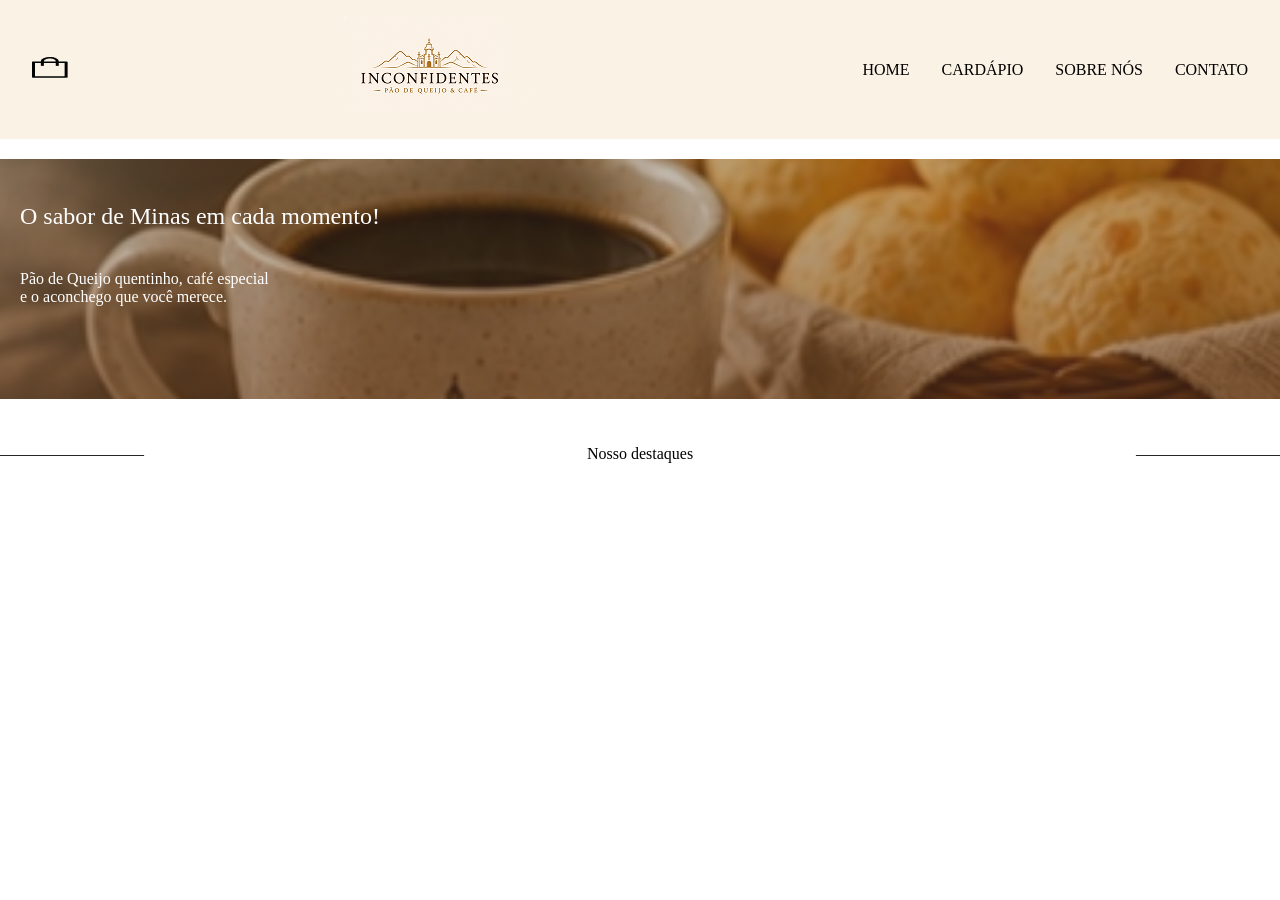
==== index.html @ 608e4853 "commit inicial do projeto" ====
<!DOCTYPE html>
<html lang="pt-BR">
<head>
    <meta charset="UTF-8">
    <meta name="viewport" content="width=device-width, initial-scale=1.0">
    <title>Padaria Inconfidentes</title>
    <link rel="stylesheet" href="./styles.css">
</head>
<body>
    <header class="cabeçalho">
        <!-- CABEÇALHO COM MENU E SACOLA -->
        <div>
            <nav class="navBar">
                <div class="sacolaDoCatalogo">
                    <img src="./src/sacola_de_compras.png">
                </div>
                <div class="logo">
                    <img src="./src/logo_do_site.png">
                </div>
                
                <div class="hambuguer" id="menuHamburguer">
                    <span class="bar"></span>
                    <span class="bar"></span>
                    <span class="bar"></span>
                    <span class="bar"></span>
                </div>

                <ul class="nav-menu" id="navMenu">
                    <li class="nav-item"><a href="#" class="nav-link">HOME</a></li>
                    <li class="nav-item"><a href="#" class="nav-link">CARDÁPIO</a></li>
                    <li class="nav-item"><a href="#" class="nav-link">SOBRE NÓS</a></li>
                    <li class="nav-item"><a href="#" class="nav-link">CONTATO</a></li>
                </ul>
            </nav>
        </div>
    </header>
    <main>
        <!-- IMAGEM INICIAL -->
         <div class="imagemPricipal">
            <p class="tituloImagem">O sabor de Minas em cada momento!</p>
            <p>Pão de Queijo quentinho, café especial<br> e o aconchego que você merece.</p>
         </div>


         <!-- NOSSOS PRODUTOS -->
          <div class="destaques">
            <p>—————————</p>
            <p>Nosso destaques</p>
            <p>—————————</p>
          </div>
    </main>
    <footer>

    </footer>
    <script src="./script.js"></script>
    <script src="./script/cabeçalho.js"></script>
</body>
</html>
---- styles.css ----
@import url('./style/cabeçalho.css');
@import url('./style/footer.css');
@import url('./style/imagemPrincipal.css');
@import url('./style/nossosDestaques.css');

body{
    margin: 0;
}
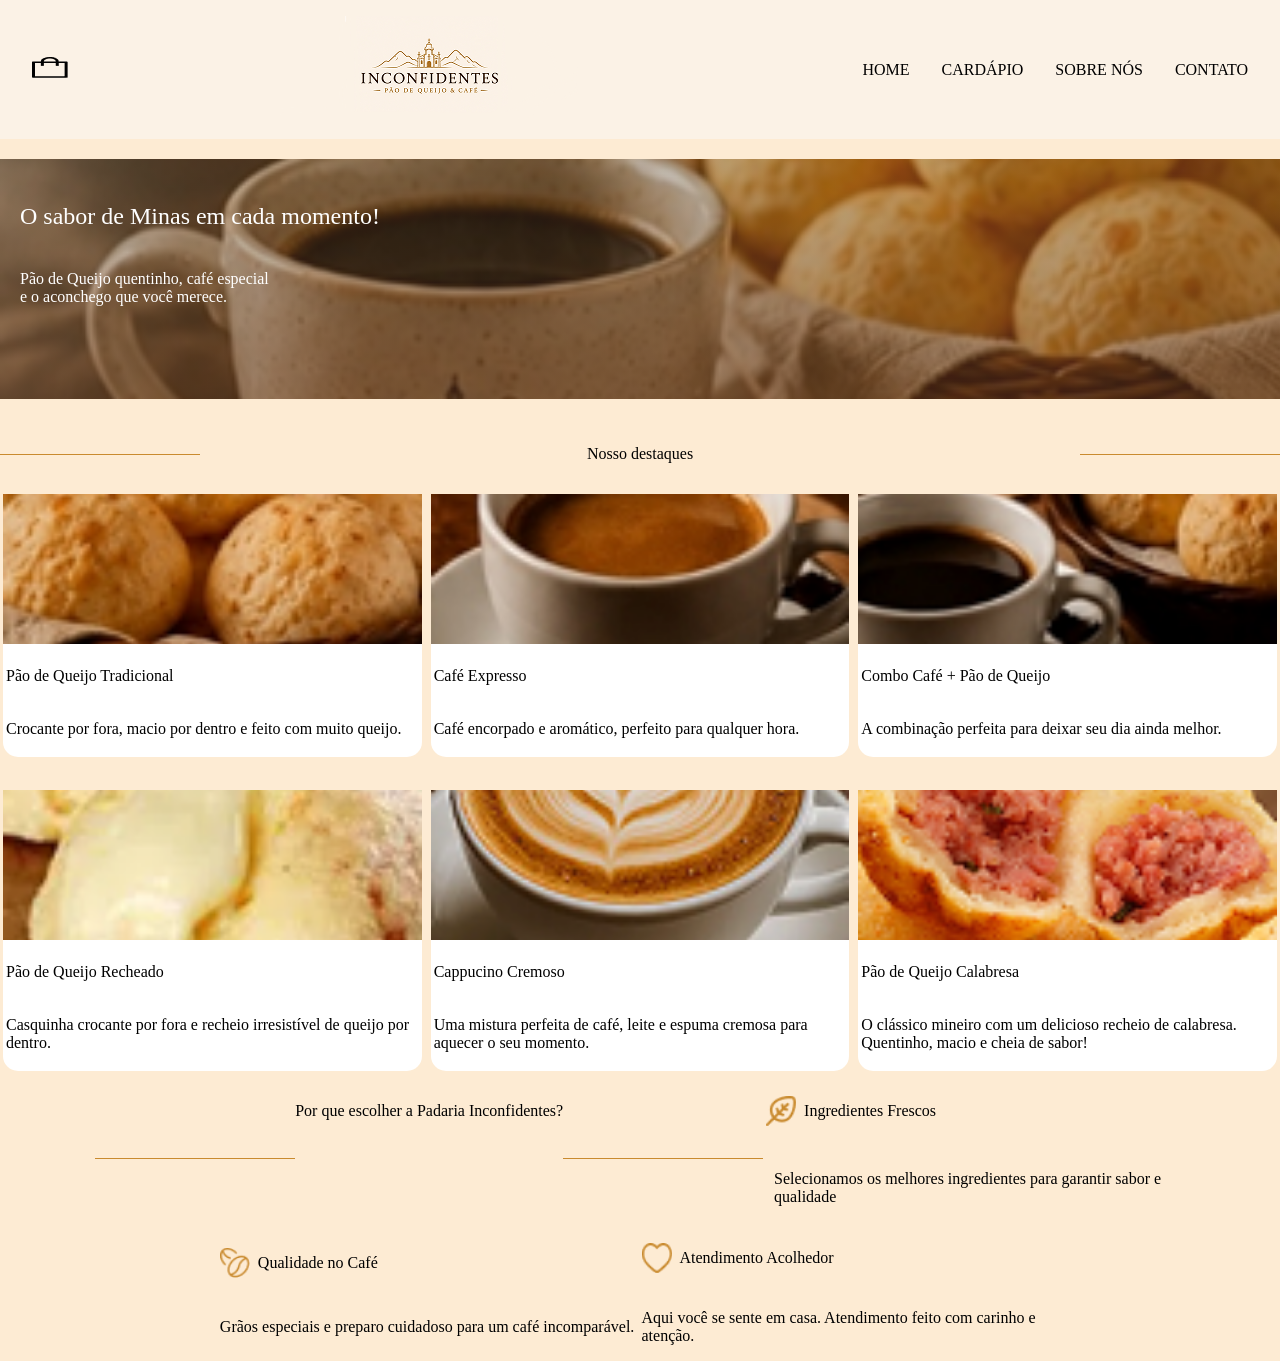
==== commit a999720c: "-Adicionado as imagens do trabalho; -Adicionado os destaques; -Adicionado os diferenciais da padaria" ====
--- a/index.html
+++ b/index.html
@@ -36,18 +36,102 @@
     </header>
     <main>
         <!-- IMAGEM INICIAL -->
-         <div class="imagemPricipal">
+        <div class="imagemPricipal">
             <p class="tituloImagem">O sabor de Minas em cada momento!</p>
             <p>Pão de Queijo quentinho, café especial<br> e o aconchego que você merece.</p>
-         </div>
+        </div>
 
 
-         <!-- NOSSOS PRODUTOS -->
-          <div class="destaques">
-            <p>—————————</p>
-            <p>Nosso destaques</p>
-            <p>—————————</p>
-          </div>
+        <!-- NOSSOS PRODUTOS DESTAQUES-->
+        <div class="produtosDoDestaque">
+            <div class="destaques">
+                <div class="linhaSeparacao"></div>
+                <p>Nosso destaques</p>
+                <div class="linhaSeparacao"></div>
+            </div>
+            <div class="gradeDeProdutosDestaques" id="gradeDeDestaques">
+                <!-- PRODUTOS EM DESTAQUE -->
+                <div class="opcaoDestaque">
+                    <img src="./src/paoDeQueijoDestaque.png">
+                    <div class="containerDosDestacados">
+                        <p>Pão de Queijo Tradicional</p>
+                        <p>Crocante por fora, macio por dentro e feito com muito queijo.</p>
+                    </div>
+
+                </div>
+                <div class="opcaoDestaque">
+                    <img src="./src/café_expresso.png">
+                    <div class="containerDosDestacados">
+                        <p>Café Expresso</p>
+                        <p>Café encorpado e aromático, perfeito para qualquer hora.</p>
+                    </div>
+
+                </div>
+                <div class="opcaoDestaque">
+                    <img src="./src/combo_café_+_pao_de_queijo.png">
+                    <div class="containerDosDestacados">
+                        <p>Combo Café + Pão de Queijo</p>
+                        <p>A combinação perfeita para deixar seu dia ainda melhor.</p>
+                    </div>
+
+                </div>
+                <div class="opcaoDestaque">
+                    <img src="./src/pao_de_queijo_recheado.png">
+                    <div class="containerDosDestacados">
+                        <p>Pão de Queijo Recheado</p>
+                        <p>Casquinha crocante por fora e recheio irresistível de queijo por dentro.</p>
+                    </div>
+
+                </div>
+                <div class="opcaoDestaque">
+                    <img src="./src/cappucino_cremoso.png">
+                    <div class="containerDosDestacados">
+                        <p>Cappucino Cremoso</p>
+                        <p>Uma mistura perfeita de café, leite e espuma cremosa para aquecer o seu momento.</p>
+                    </div>
+
+                </div>
+                <div class="opcaoDestaque">
+                    <img src="./src/pao_de_queijo_calabresa.png">
+                    <div class="containerDosDestacados">
+                        <p>Pão de Queijo Calabresa</p>
+                        <p>O clássico mineiro com um delicioso recheio de calabresa. Quentinho, macio e cheia de sabor!</p>
+                    </div>
+                </div>
+            </div>
+        </div>
+
+        <!-- POR QUE ESCOLHER A PADARIA INCONFIDENTES? -->
+        <div class="diferencialDaPadaria">
+            <div class="destaques">
+                <div class="linhaSeparacao"></div>
+                <p>Por que escolher a Padaria Inconfidentes?</p>
+                <div class="linhaSeparacao"></div>
+            </div>
+            <div class="diferenciais">
+                <div class="tituloDoDiferencial">
+                    <img src="./src/ingredientes_frescos.png" alt="Imagem de qualidade">
+                    <p>Ingredientes Frescos</p>
+                </div>
+                <div class="textoDoDiferencial">
+                    <p>Selecionamos os melhores ingredientes para garantir sabor e qualidade</p>
+                </div>
+            </div>
+            <div class="diferenciais">
+                <div class="tituloDoDiferencial">
+                    <img src="./src/qualidade_no_cafe.png" alt="Imagem de qualidade">
+                    <p>Qualidade no Café</p>
+                </div>
+                <p>Grãos especiais e preparo cuidadoso para um café incomparável.</p>
+            </div>
+            <div class="diferenciais">
+                <div class="tituloDoDiferencial">
+                    <img src="./src/atendimento_acolhedor.png" alt="Imagem de qualidade">
+                    <p>Atendimento Acolhedor</p>
+                </div>
+                <p>Aqui você se sente em casa. Atendimento feito com carinho e atenção.</p>
+            </div>
+        </div>
     </main>
     <footer>
 
--- a/styles.css
+++ b/styles.css
@@ -2,9 +2,11 @@
 @import url('./style/footer.css');
 @import url('./style/imagemPrincipal.css');
 @import url('./style/nossosDestaques.css');
+@import url('./style/diferenciaisDaPadaria.css');
 
 body{
     margin: 0;
+    background-color: #FDEBD3;
 }
 
 
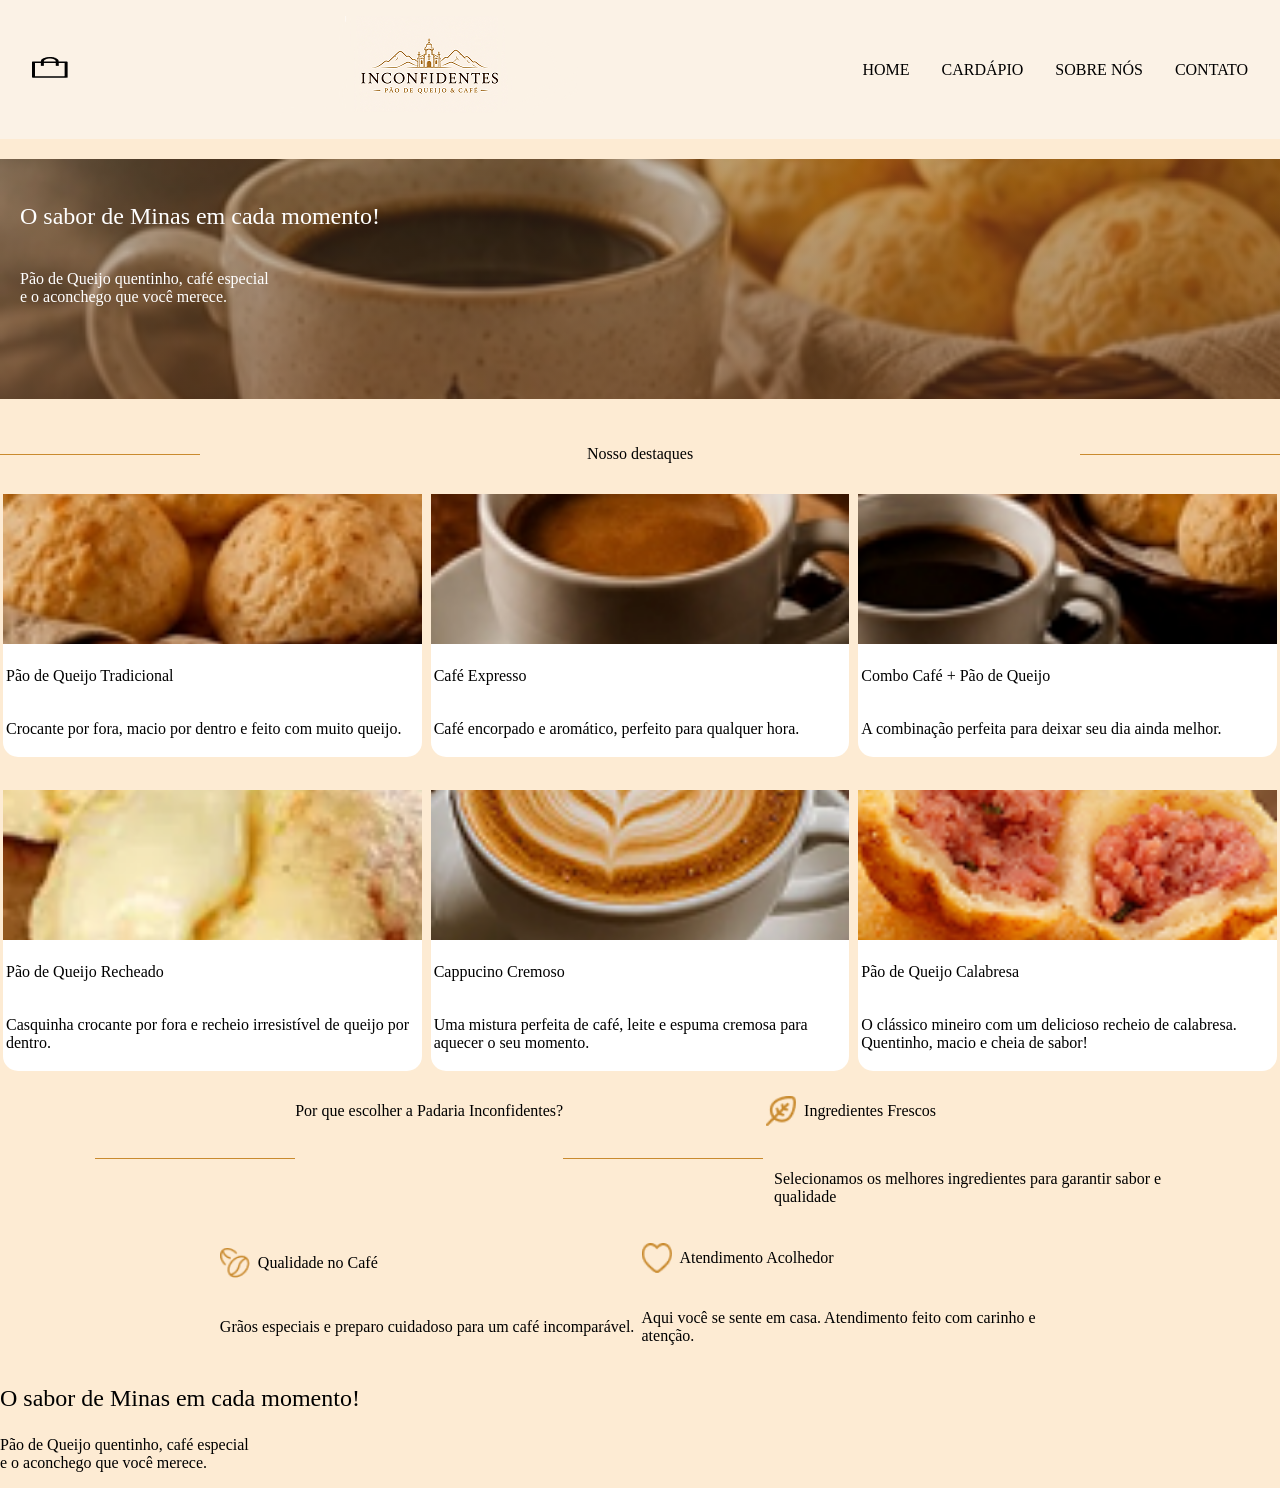
==== commit 1c423be9: "." ====
--- a/index.html
+++ b/index.html
@@ -110,7 +110,7 @@
             </div>
             <div class="diferenciais">
                 <div class="tituloDoDiferencial">
-                    <img src="./src/ingredientes_frescos.png" alt="Imagem de qualidade">
+                    <img src="./src/ingredientes_frescos.png" alt="Imagem de ingredientes frescos">
                     <p>Ingredientes Frescos</p>
                 </div>
                 <div class="textoDoDiferencial">
@@ -119,18 +119,25 @@
             </div>
             <div class="diferenciais">
                 <div class="tituloDoDiferencial">
-                    <img src="./src/qualidade_no_cafe.png" alt="Imagem de qualidade">
+                    <img src="./src/qualidade_no_cafe.png" alt="Imagem de café de qualidade">
                     <p>Qualidade no Café</p>
                 </div>
                 <p>Grãos especiais e preparo cuidadoso para um café incomparável.</p>
             </div>
             <div class="diferenciais">
                 <div class="tituloDoDiferencial">
-                    <img src="./src/atendimento_acolhedor.png" alt="Imagem de qualidade">
+                    <img src="./src/atendimento_acolhedor.png" alt="Imagem de atendimento acolhedor">
                     <p>Atendimento Acolhedor</p>
                 </div>
                 <p>Aqui você se sente em casa. Atendimento feito com carinho e atenção.</p>
             </div>
+        </div>
+
+
+        <!-- IMAGEM FINAL DA PÁGINA INICIAL -->
+         <div class="imagemFinal">
+            <p class="tituloImagem">O sabor de Minas em cada momento!</p>
+            <p>Pão de Queijo quentinho, café especial<br> e o aconchego que você merece.</p>
         </div>
     </main>
     <footer>
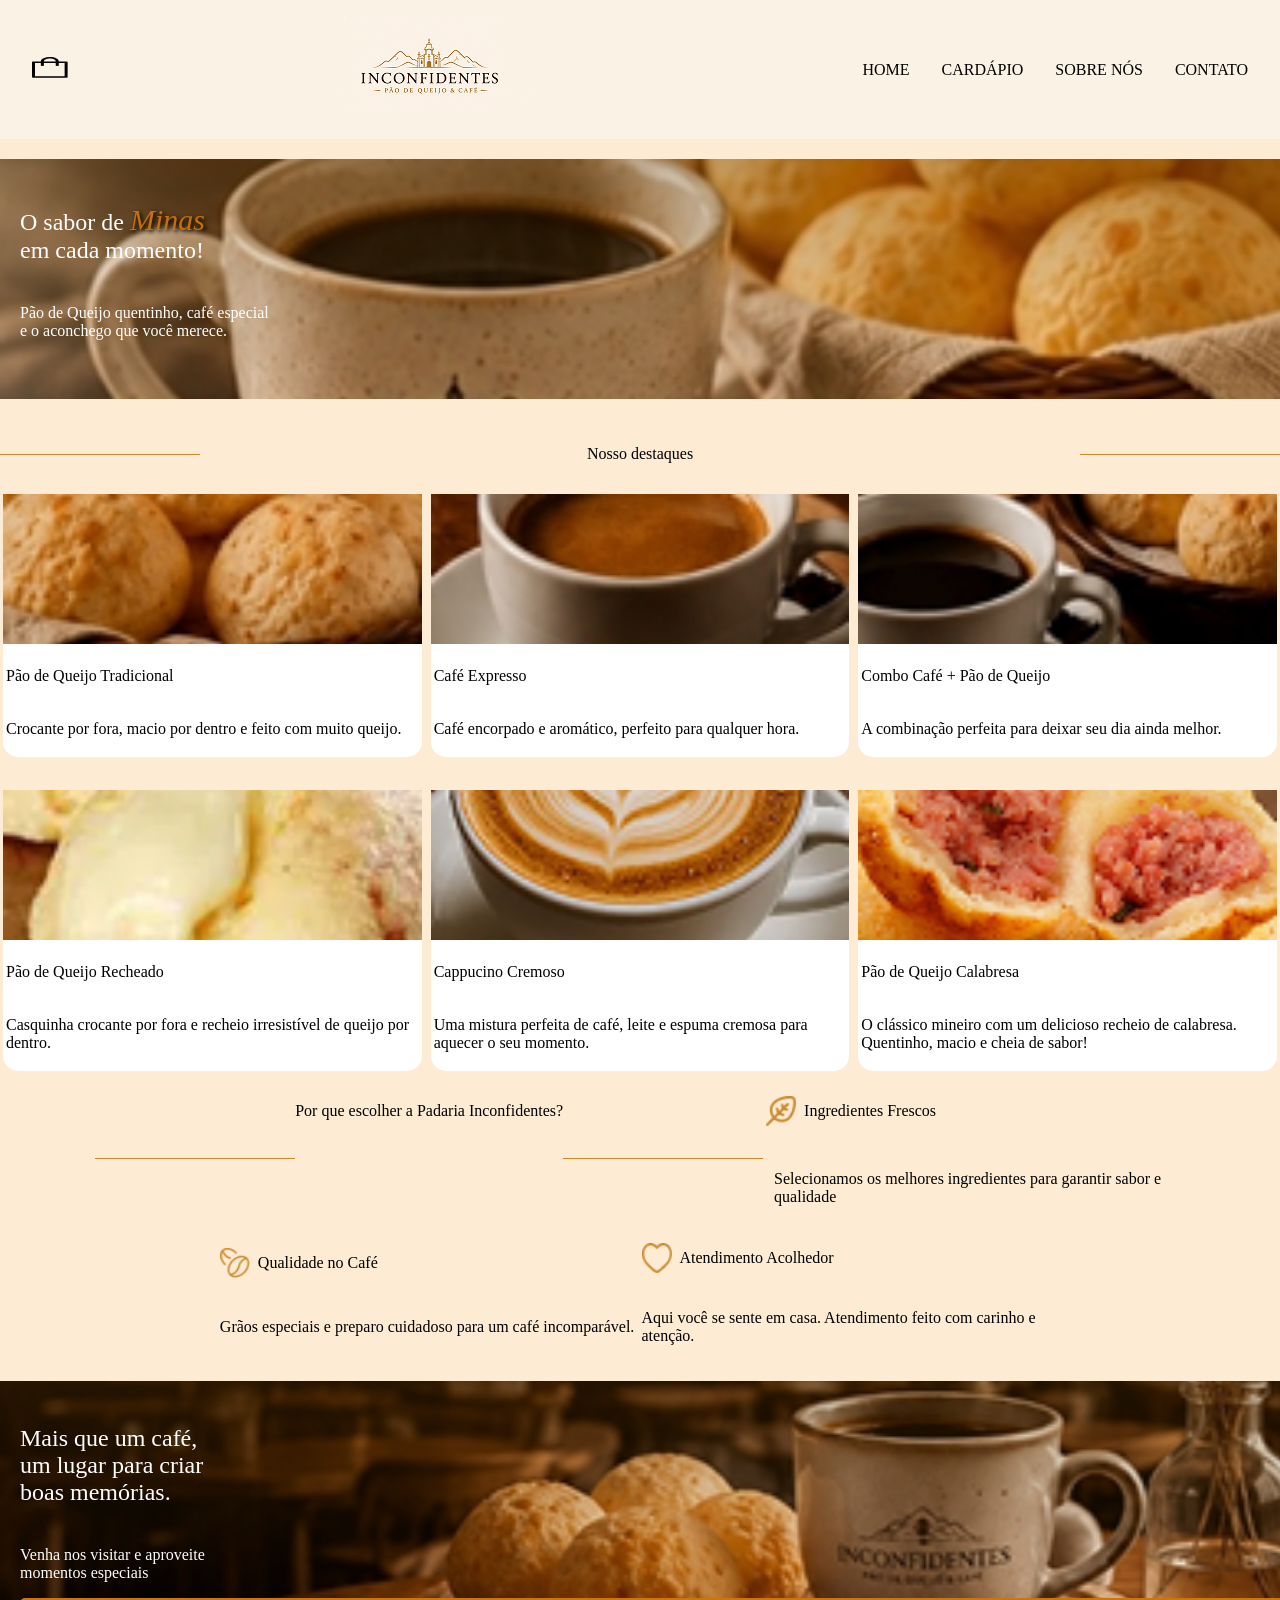
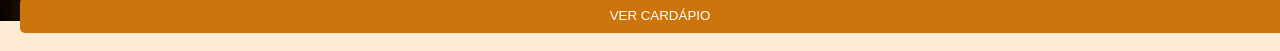
==== commit 82bea666: "-Adicionada a imagem certa no final; -Correção do css para essa imagem, e da imagem inicial; -Adicio" ====
--- a/index.html
+++ b/index.html
@@ -37,7 +37,7 @@
     <main>
         <!-- IMAGEM INICIAL -->
         <div class="imagemPricipal">
-            <p class="tituloImagem">O sabor de Minas em cada momento!</p>
+            <p class="tituloImagem">O sabor de <em style="color:#CC750CF0; font-size: 30px; text-shadow: black 2px 2px 4px; ">Minas</em> <br>em cada momento!</p>
             <p>Pão de Queijo quentinho, café especial<br> e o aconchego que você merece.</p>
         </div>
 
@@ -135,9 +135,11 @@
 
 
         <!-- IMAGEM FINAL DA PÁGINA INICIAL -->
-         <div class="imagemFinal">
-            <p class="tituloImagem">O sabor de Minas em cada momento!</p>
-            <p>Pão de Queijo quentinho, café especial<br> e o aconchego que você merece.</p>
+        <div class="imagemFinal">
+            <p class="tituloImagem">Mais que um café, <br>um lugar para criar <br>boas memórias.</p>
+            <p>Venha nos visitar e aproveite <br>momentos especiais</p>
+            <button class="botaoVisiteNos"><a href="./html/cardapio.html">VER CARDÁPIO</a></button>
+            
         </div>
     </main>
     <footer>
--- a/styles.css
+++ b/styles.css
@@ -10,4 +10,16 @@
 }
 
 
-
+.botaoVisiteNos{
+    text-decoration: none;
+    background-color: #CC750C;
+    padding: 10px 20px;
+    border-radius: 5px;
+    border: none;
+    cursor: pointer;
+}
+.botaoVisiteNos a{
+    color:inherit;
+    text-decoration: none;
+    color: #fff;
+}
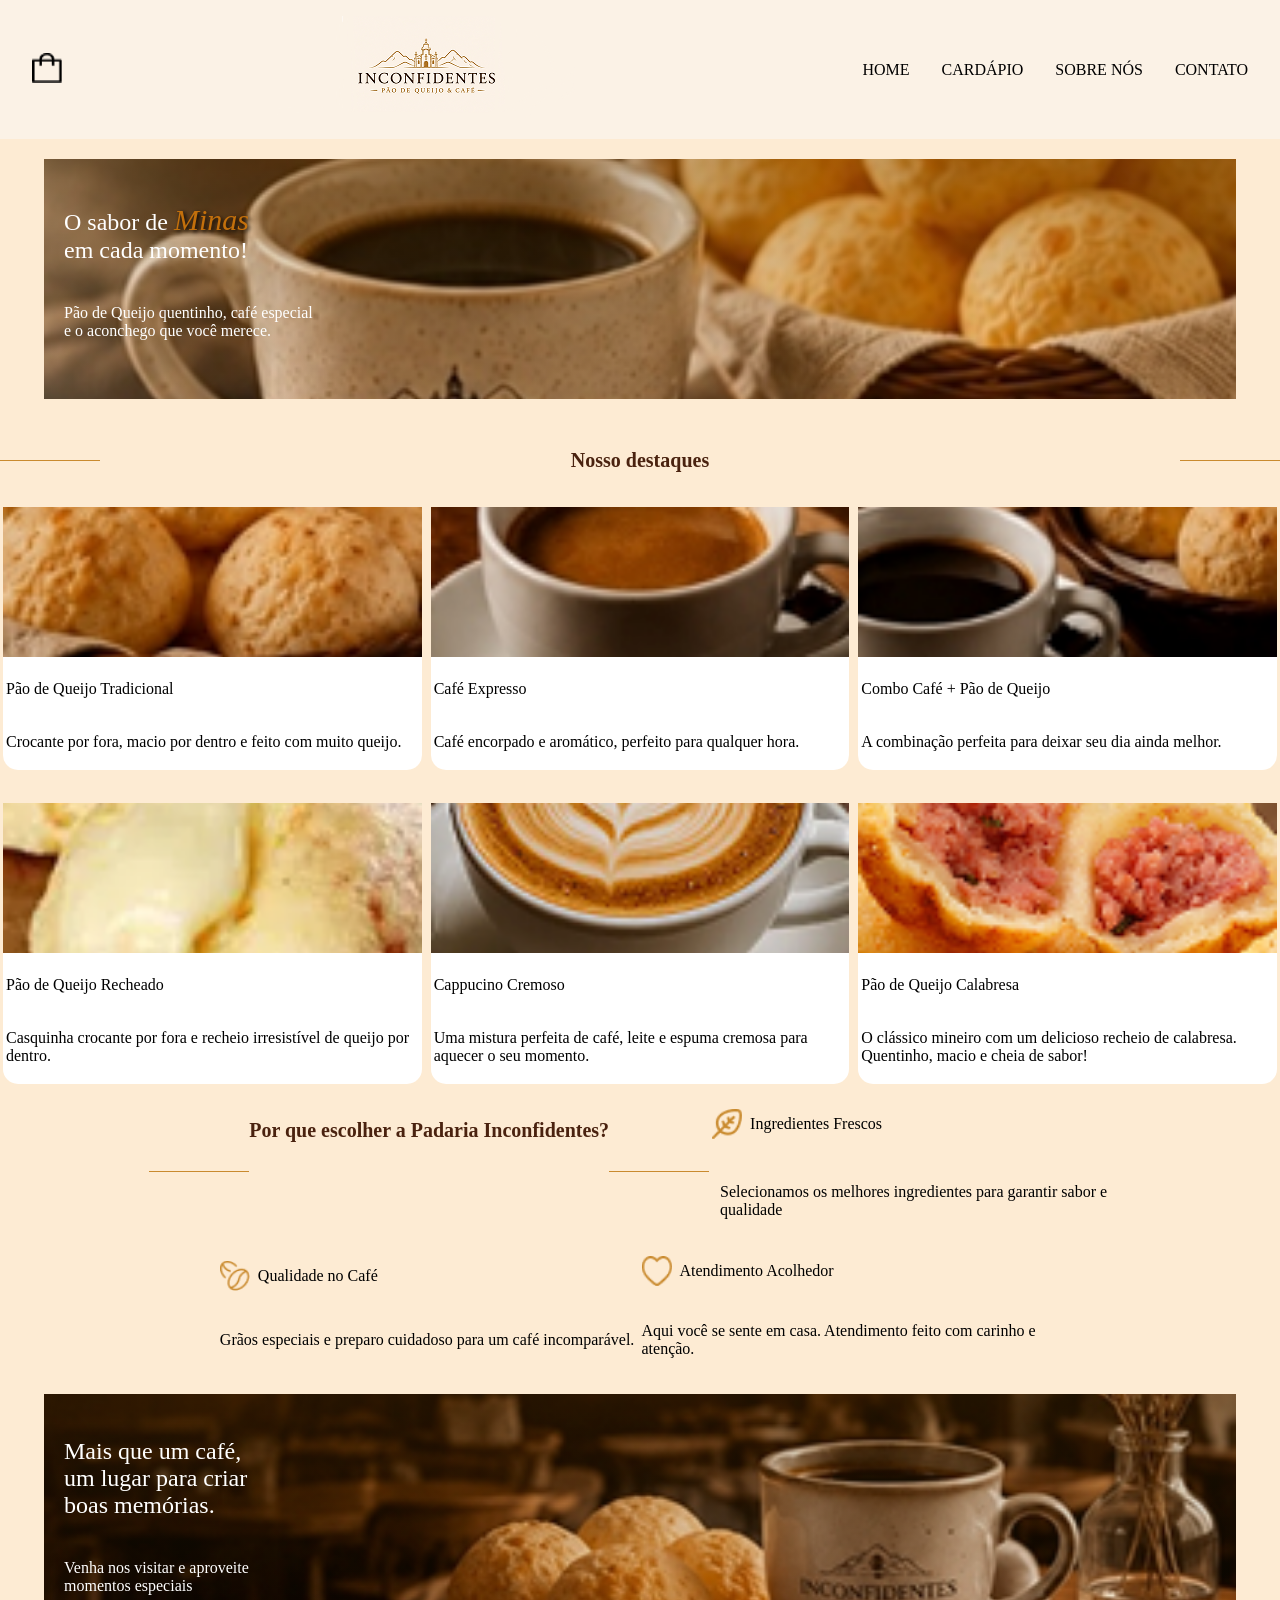
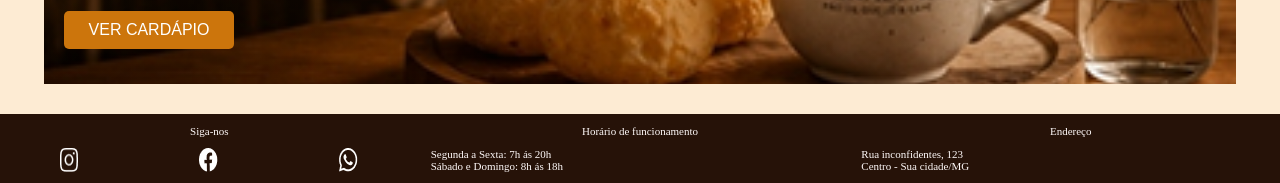
==== commit 47bae534: "-Foi adicionada todas as imagens dos produtos; -Foi criado todos os produtos como objetos do js; -Fo" ====
--- a/index.html
+++ b/index.html
@@ -5,6 +5,8 @@
     <meta name="viewport" content="width=device-width, initial-scale=1.0">
     <title>Padaria Inconfidentes</title>
     <link rel="stylesheet" href="./styles.css">
+    <script type="module" src="./script.js" defer></script>
+    <script type="module" src="./script/cabeçalho.js" defer></script>
 </head>
 <body>
     <header class="cabeçalho">
@@ -12,10 +14,10 @@
         <div>
             <nav class="navBar">
                 <div class="sacolaDoCatalogo">
-                    <img src="./src/sacola_de_compras.png">
+                    <a href="./html/sacolaDePedidos.html"><img src="./src/sacola_de_compras.png"></a>
                 </div>
                 <div class="logo">
-                    <img src="./src/logo_do_site.png">
+                    <a href="./index.html"><img src="../src/logo_do_site.png"></a>
                 </div>
                 
                 <div class="hambuguer" id="menuHamburguer">
@@ -26,10 +28,10 @@
                 </div>
 
                 <ul class="nav-menu" id="navMenu">
-                    <li class="nav-item"><a href="#" class="nav-link">HOME</a></li>
-                    <li class="nav-item"><a href="#" class="nav-link">CARDÁPIO</a></li>
-                    <li class="nav-item"><a href="#" class="nav-link">SOBRE NÓS</a></li>
-                    <li class="nav-item"><a href="#" class="nav-link">CONTATO</a></li>
+                    <li class="nav-item"><a href="./index.html" class="nav-link">HOME</a></li>
+                    <li class="nav-item"><a href="./html/cardapio.html" class="nav-link">CARDÁPIO</a></li>
+                    <li class="nav-item"><a href="./html/sobreNos.html" class="nav-link">SOBRE NÓS</a></li>
+                    <li class="nav-item"><a href="./html/contato.html" class="nav-link">CONTATO</a></li>
                 </ul>
             </nav>
         </div>
@@ -138,14 +140,26 @@
         <div class="imagemFinal">
             <p class="tituloImagem">Mais que um café, <br>um lugar para criar <br>boas memórias.</p>
             <p>Venha nos visitar e aproveite <br>momentos especiais</p>
-            <button class="botaoVisiteNos"><a href="./html/cardapio.html">VER CARDÁPIO</a></button>
-            
+            <a href="./html/cardapio.html" class="botaoVisiteNos">VER CARDÁPIO</a>
         </div>
     </main>
-    <footer>
-
+    <footer class="rodape">
+        <div class="informacoesFinais">
+            <p class="sigaNos">Siga-nos</p>
+            <div class="redesSociais">
+                <img src="./src/icone_insta.png" >
+                <img src="./src/icone_face.png" >
+                <img src="./src/icone_zap.png" >
+            </div>
+        </div>
+        <div class="informacoesFinais">
+            <p class="horarioTitulo">Horário de funcionamento</p>
+            <p class="informacoes">Segunda a Sexta: 7h ás 20h<br>Sábado e Domingo: 8h ás 18h</p>
+        </div>
+        <div class="informacoesFinais">
+            <p class="endereçoTitulo">Endereço</p>
+            <p class="informacoes">Rua inconfidentes, 123<br>Centro - Sua cidade/MG</p>
+        </div>
     </footer>
-    <script src="./script.js"></script>
-    <script src="./script/cabeçalho.js"></script>
 </body>
 </html>
--- a/styles.css
+++ b/styles.css
@@ -3,23 +3,48 @@
 @import url('./style/imagemPrincipal.css');
 @import url('./style/nossosDestaques.css');
 @import url('./style/diferenciaisDaPadaria.css');
+@import url('./style/barraDePesquisa.css');
+
+:root{
+    --corBase:#F9ECDA;
+    --corDestaque: #C98A2E;
+    --marromEscuro: #4A220F;
+    --marromRodape: #261208;
+}
 
 body{
     margin: 0;
     background-color: #FDEBD3;
 }
+.sacolaDoCatalogo img{
+    width: 30px;
+    height: 30px;
+}
 
 
-.botaoVisiteNos{
+/* SESSÕES DO CARDÁPIO */
+.sessoesProdutos{
+    display: flex;
+    flex-wrap: wrap;
+    justify-content: flex-start;
+    gap: 15px;
+    width: 100%;
+}
+.sessoesPd{
+    background-color: #fff;
+    border: none;
+    padding: 2px 10px;
+    font-size: 13px;
+    border-radius: 10px;
+    transition: all 0.3s ease; 
+    color: var(--marromEscuro);
     text-decoration: none;
-    background-color: #CC750C;
-    padding: 10px 20px;
-    border-radius: 5px;
-    border: none;
-    cursor: pointer;
+    display: flex;
+    align-items: center;
+    justify-content: center;
+    text-align: center;
+
+    width: calc(25% - 12px); 
+    box-sizing: border-box;
 }
-.botaoVisiteNos a{
-    color:inherit;
-    text-decoration: none;
-    color: #fff;
-}+
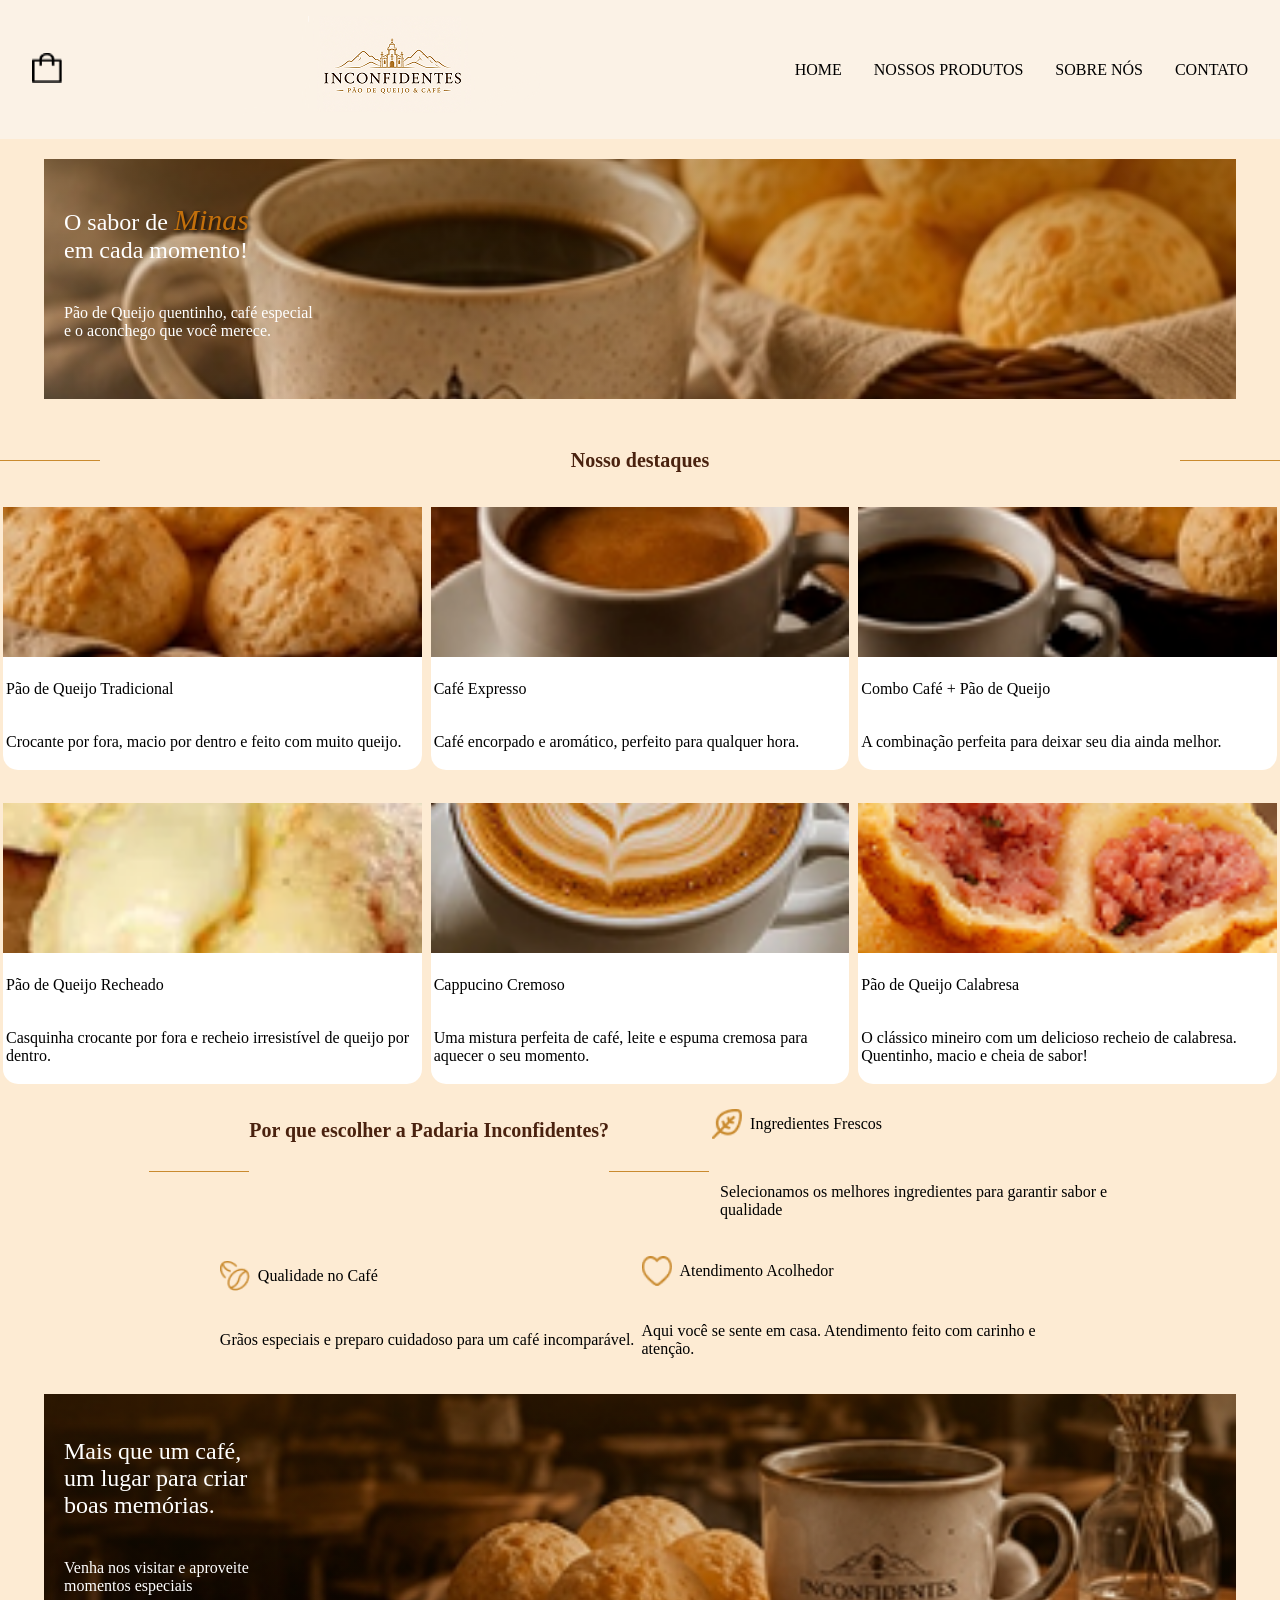
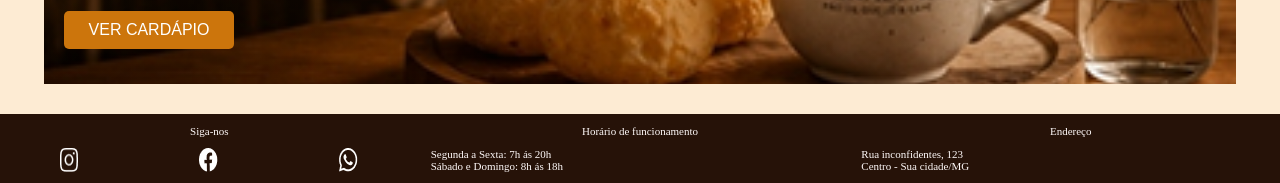
==== commit b401ca72: "-Ajuste no nome da página; -Ajuste no estilo de apresentação do produto;" ====
--- a/index.html
+++ b/index.html
@@ -29,7 +29,7 @@
 
                 <ul class="nav-menu" id="navMenu">
                     <li class="nav-item"><a href="./index.html" class="nav-link">HOME</a></li>
-                    <li class="nav-item"><a href="./html/cardapio.html" class="nav-link">CARDÁPIO</a></li>
+                    <li class="nav-item"><a href="./html/cardapio.html" class="nav-link">NOSSOS PRODUTOS</a></li>
                     <li class="nav-item"><a href="./html/sobreNos.html" class="nav-link">SOBRE NÓS</a></li>
                     <li class="nav-item"><a href="./html/contato.html" class="nav-link">CONTATO</a></li>
                 </ul>
--- a/styles.css
+++ b/styles.css
@@ -4,6 +4,7 @@
 @import url('./style/nossosDestaques.css');
 @import url('./style/diferenciaisDaPadaria.css');
 @import url('./style/barraDePesquisa.css');
+@import url('./style/cardapioDaPadaria.css');
 
 :root{
     --corBase:#F9ECDA;
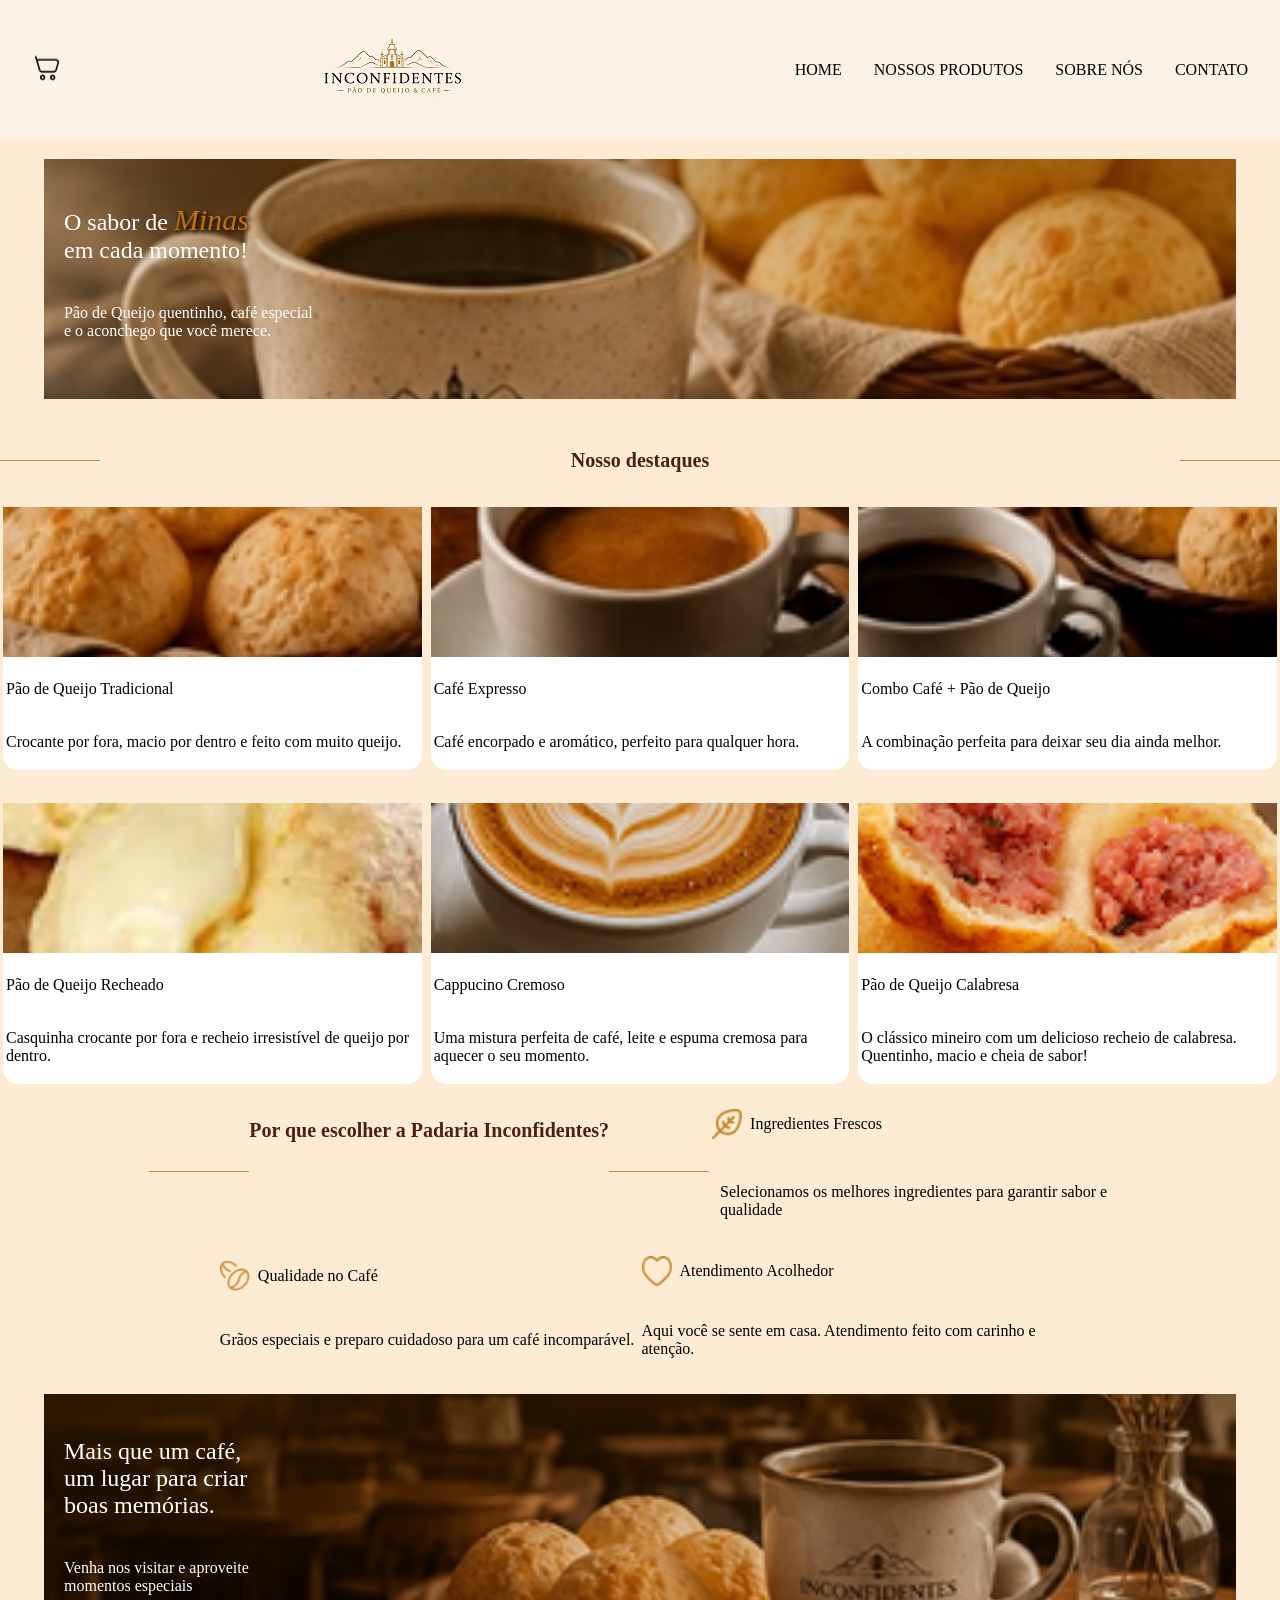
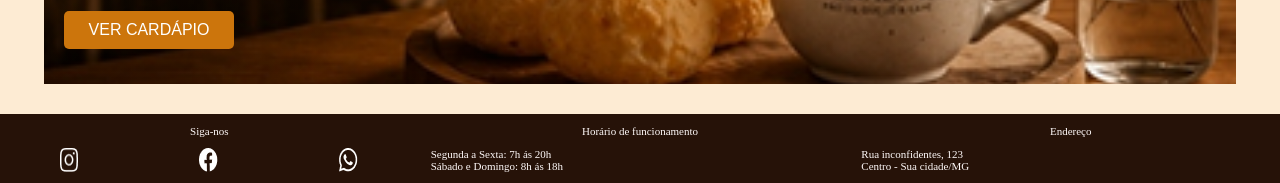
==== commit 4170ef33: "-Finalização da página do carrinho, com as funções de adicionar item, excluir item, adicionar descon" ====
--- a/index.html
+++ b/index.html
@@ -14,7 +14,7 @@
         <div>
             <nav class="navBar">
                 <div class="sacolaDoCatalogo">
-                    <a href="./html/sacolaDePedidos.html"><img src="./src/sacola_de_compras.png"></a>
+                    <a href="./html/sacolaDePedidos.html"><img src="./src/sacolaCarrinho.png"></a>
                 </div>
                 <div class="logo">
                     <a href="./index.html"><img src="../src/logo_do_site.png"></a>
--- a/styles.css
+++ b/styles.css
@@ -5,12 +5,16 @@
 @import url('./style/diferenciaisDaPadaria.css');
 @import url('./style/barraDePesquisa.css');
 @import url('./style/cardapioDaPadaria.css');
+@import url('./style/carrinho.css');
 
 :root{
     --corBase:#F9ECDA;
+    --corRosaDiscreto: #FFF4E4;
     --corDestaque: #C98A2E;
     --marromEscuro: #4A220F;
     --marromRodape: #261208;
+    --vermelho: #B40404;
+    --verde: #22B65D;
 }
 
 body{
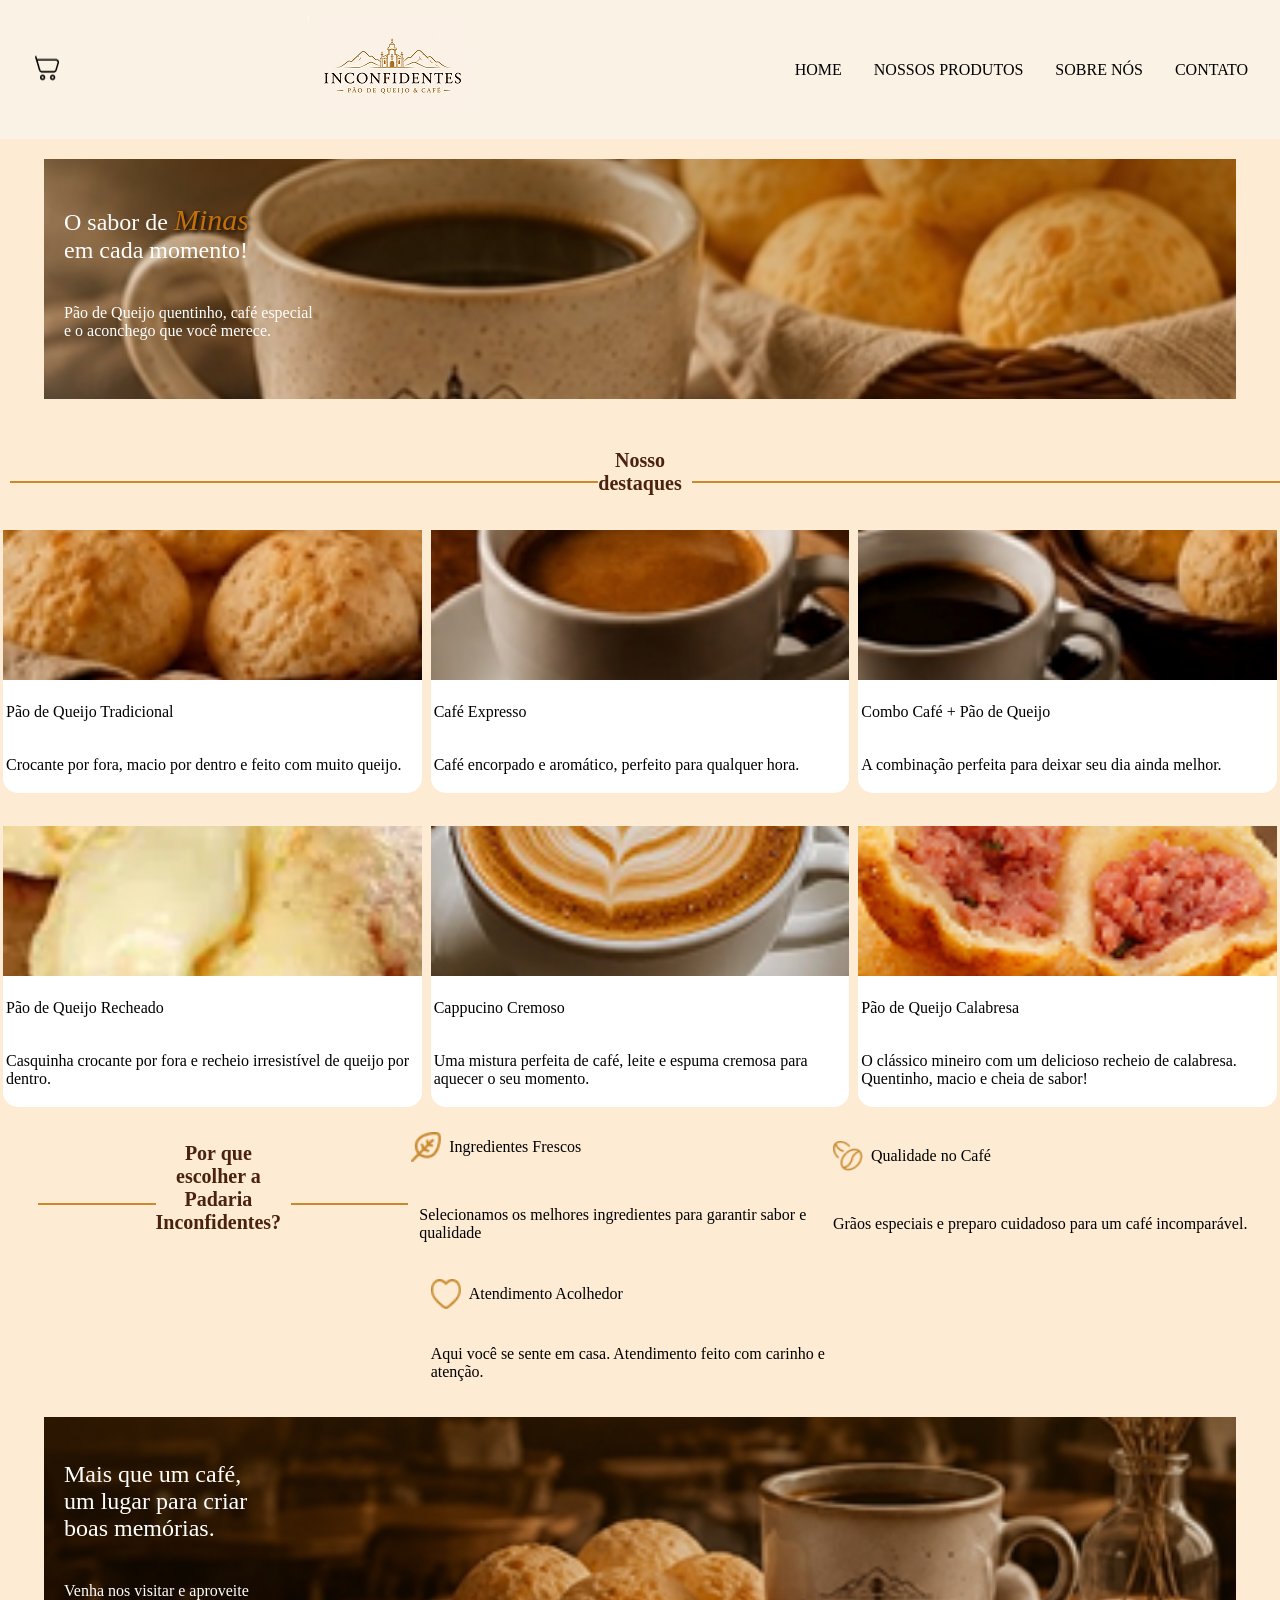
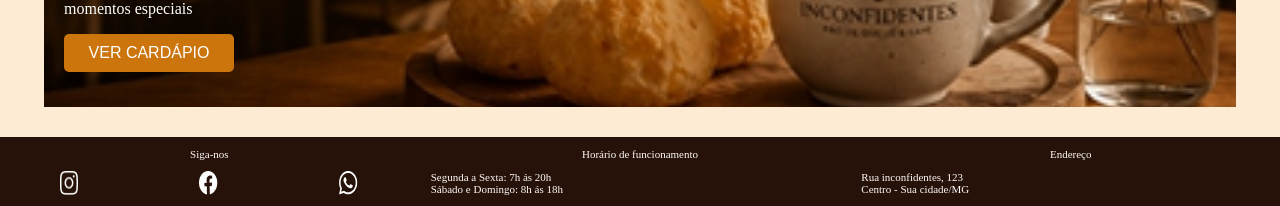
==== commit 8c7837c3: "-Finalizada a página de pedidos (carrinho); -Finalizada a página de pagamento; -Finalizada a página " ====
--- a/index.html
+++ b/index.html
@@ -10,7 +10,7 @@
 </head>
 <body>
     <header class="cabeçalho">
-        <!-- CABEÇALHO COM MENU E SACOLA -->
+        <!-- CABEÇALHO COM MENU E CARRINHO -->
         <div>
             <nav class="navBar">
                 <div class="sacolaDoCatalogo">
@@ -143,6 +143,8 @@
             <a href="./html/cardapio.html" class="botaoVisiteNos">VER CARDÁPIO</a>
         </div>
     </main>
+
+    <!-- RODAPÉ -->
     <footer class="rodape">
         <div class="informacoesFinais">
             <p class="sigaNos">Siga-nos</p>
--- a/styles.css
+++ b/styles.css
@@ -6,6 +6,8 @@
 @import url('./style/barraDePesquisa.css');
 @import url('./style/cardapioDaPadaria.css');
 @import url('./style/carrinho.css');
+@import url('./style/pagamento.css');
+@import url('./style/contato.css');
 
 :root{
     --corBase:#F9ECDA;
